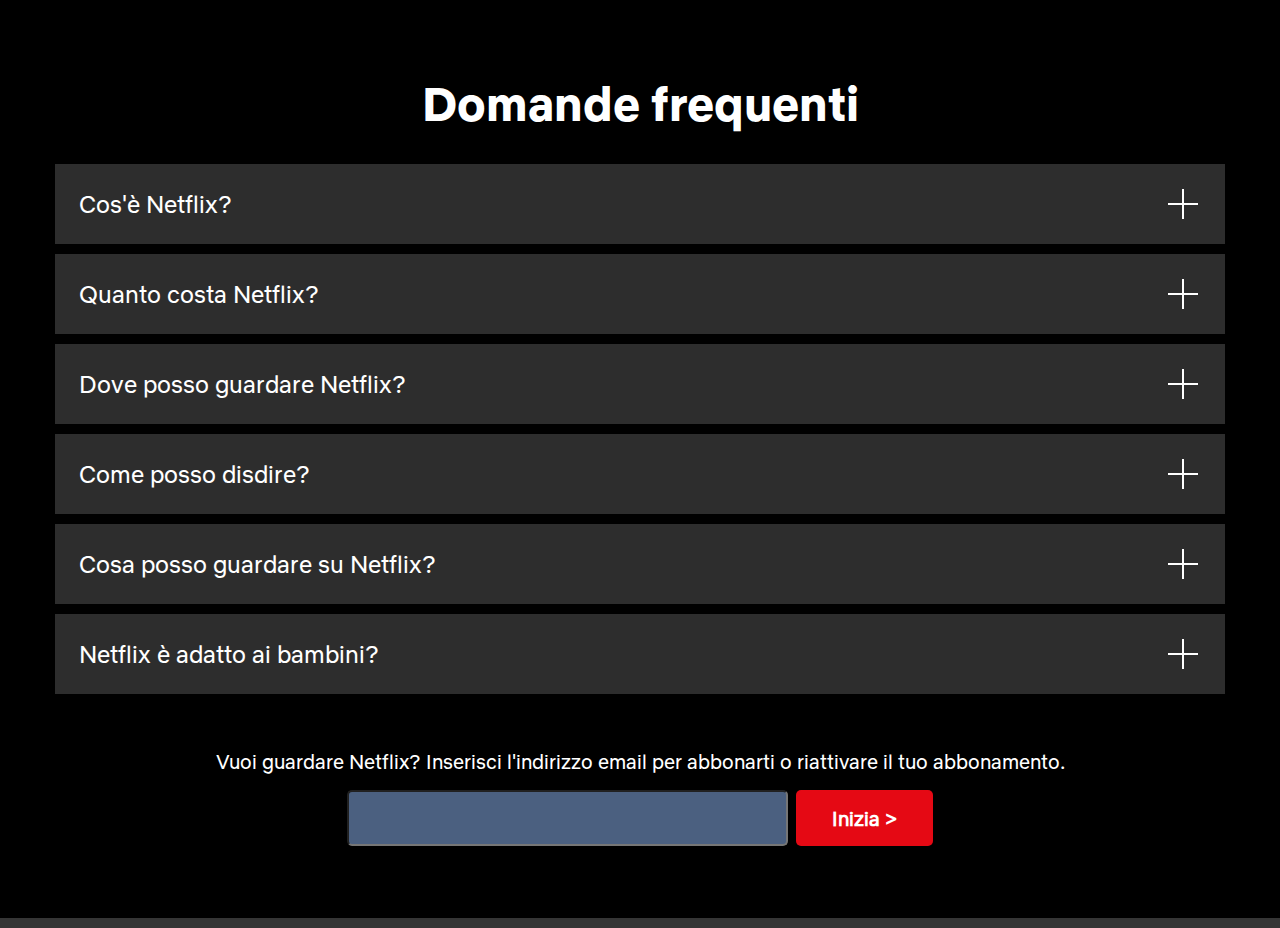
==== components/faq.html @ 9efc34d5 "first version faq" ====
<!DOCTYPE html>
<html lang="en">

<head>
    <meta charset="UTF-8">
    <meta name="viewport" content="width=device-width, initial-scale=1.0">
    <title>faq section</title>
    <link rel="stylesheet" href="../css/template/components/faq.css">
    <link rel="stylesheet" href="../css/index.css">
</head>

<body class="">
    <div class="row  maxh">
        <div class="row section flex column justify-center align-center">
            <div class="row container flex column  txt-center  ">
                <h2 class="main-title">Domande frequenti</h2>
                <div class="faq">
                    <ul class="w100">
                        <li>
                            <p class="color-wht">Cos'è Netflix?</p>
                            <svg class="color-wht" width="36" height="36" viewBox="0 0 36 36" fill="none"
                                xmlns="http://www.w3.org/2000/svg"
                                class="elj7tfr3 e164gv2o4 default-ltr-cache-l7vm9h e1svuwfo1" data-name="Plus" alt="">
                                <path fill-rule="evenodd" clip-rule="evenodd"
                                    d="M17 17V3H19V17H33V19H19V33H17V19H3V17H17Z" fill="currentColor"></path>
                            </svg>
                        </li>
                        <li>
                            <p class="color-wht">Quanto costa Netflix?</p>
                            <svg class="color-wht" width="36" height="36" viewBox="0 0 36 36" fill="none"
                                xmlns="http://www.w3.org/2000/svg"
                                class="elj7tfr3 e164gv2o4 default-ltr-cache-l7vm9h e1svuwfo1" data-name="Plus" alt="">
                                <path fill-rule="evenodd" clip-rule="evenodd"
                                    d="M17 17V3H19V17H33V19H19V33H17V19H3V17H17Z" fill="currentColor"></path>
                            </svg>
                        </li>
                        <li>
                            <p class="color-wht">Dove posso guardare Netflix?</p>
                            <svg class="color-wht" width="36" height="36" viewBox="0 0 36 36" fill="none"
                                xmlns="http://www.w3.org/2000/svg"
                                class="elj7tfr3 e164gv2o4 default-ltr-cache-l7vm9h e1svuwfo1" data-name="Plus" alt="">
                                <path fill-rule="evenodd" clip-rule="evenodd"
                                    d="M17 17V3H19V17H33V19H19V33H17V19H3V17H17Z" fill="currentColor"></path>
                            </svg>
                        </li>
                        <li>
                            <p class="color-wht">Come posso disdire?</p>
                            <svg class="color-wht" width="36" height="36" viewBox="0 0 36 36" fill="none"
                                xmlns="http://www.w3.org/2000/svg"
                                class="elj7tfr3 e164gv2o4 default-ltr-cache-l7vm9h e1svuwfo1" data-name="Plus" alt="">
                                <path fill-rule="evenodd" clip-rule="evenodd"
                                    d="M17 17V3H19V17H33V19H19V33H17V19H3V17H17Z" fill="currentColor"></path>
                            </svg>
                        </li>
                        <li>
                            <p class="color-wht">Cosa posso guardare su Netflix?</p>
                            <svg class="color-wht" width="36" height="36" viewBox="0 0 36 36" fill="none"
                                xmlns="http://www.w3.org/2000/svg"
                                class="elj7tfr3 e164gv2o4 default-ltr-cache-l7vm9h e1svuwfo1" data-name="Plus" alt="">
                                <path fill-rule="evenodd" clip-rule="evenodd"
                                    d="M17 17V3H19V17H33V19H19V33H17V19H3V17H17Z" fill="currentColor"></path>
                            </svg>
                        </li>
                        <li>
                            <p class="color-wht">Netflix è adatto ai bambini?</p>
                            <svg class="color-wht" width="36" height="36" viewBox="0 0 36 36" fill="none"
                                xmlns="http://www.w3.org/2000/svg"
                                class="elj7tfr3 e164gv2o4 default-ltr-cache-l7vm9h e1svuwfo1" data-name="Plus" alt="">
                                <path fill-rule="evenodd" clip-rule="evenodd"
                                    d="M17 17V3H19V17H33V19H19V33H17V19H3V17H17Z" fill="currentColor"></path>
                            </svg>
                        </li>
                    </ul>
                </div>
                <div class="row container flex txt-center mtop45 ">
                    <form action="" class="  flex column justify-center">
                        <p class="p  ">Vuoi guardare Netflix? Inserisci l'indirizzo email per
                            abbonarti o riattivare il
                            tuo
                            abbonamento.
                        </p>
                        <div class="flex justify-center w100 mtop16">
                            <input type="email" name="" class="input-mail border-rounded fpSize">
                            <button
                                class="button primary-color txt-bold border-rounded txt-center flex align-center justify-center txtWht">Inizia
                                ></button>
                        </div>
                    </form>
                </div>
            </div>
        </div>
    </div>
    <div class="divider"></div>
</body>

</html>
---- css/template/components/faq.css ----
.faq ul li {
    width: 100%;
    height: 80px;
    background-color: var(--color-terziary);
    margin-bottom: 10px;
    list-style-type: none;
    display: flex;
    justify-content: space-between;
    align-items: center;
    font-size: 1.5rem;
    padding: 24px;

}

button:hover {
    background-color: var(--color-primary-hover);
}

.faq ul li:hover {
    background-color: var(--color-terziary-hover);
}

h2 {
    margin-bottom: 30px;
    font-size: 3rem;
    font-weight: 900;
}

.row .section {
    background-color: var(--color-reverse);
}

/* body {
    width: 100vw;
    height: 100vh;
} */
---- css/index.css ----
@import url("./template/root.css");
@import url("./template/utility.css");
@import url("./template/main.css");


/* Components */

@import url("./template/components/navbar.css");
@import url('./template/components/header.css');
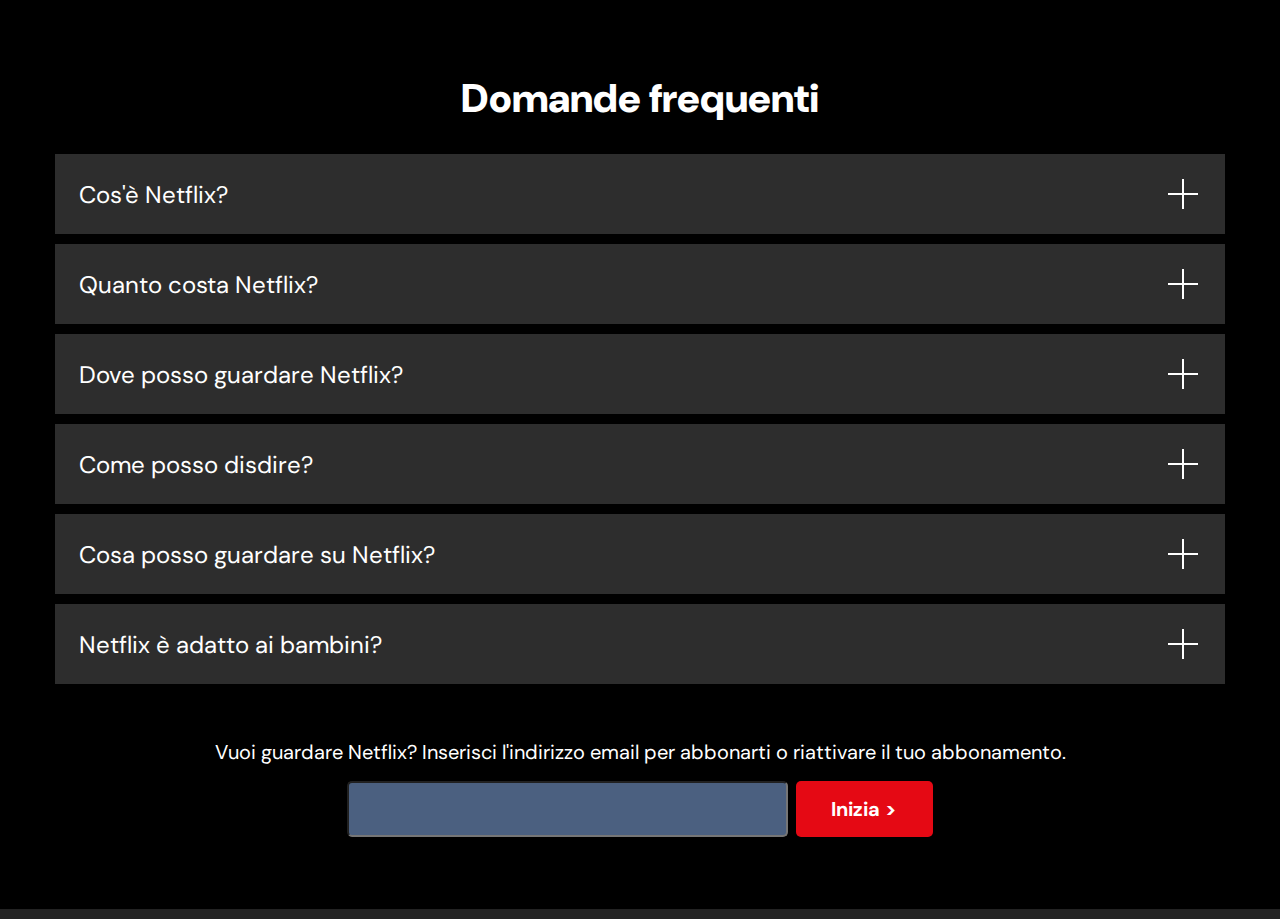
==== commit e23b27eb: "add media queries" ====
--- a/components/faq.html
+++ b/components/faq.html
@@ -79,7 +79,7 @@
                             tuo
                             abbonamento.
                         </p>
-                        <div class="flex justify-center w100 mtop16">
+                        <div class="flex justify-center w100 mtop16 form-btn">
                             <input type="email" name="" class="input-mail border-rounded fpSize">
                             <button
                                 class="button primary-color txt-bold border-rounded txt-center flex align-center justify-center txtWht">Inizia
--- a/css/template/components/faq.css
+++ b/css/template/components/faq.css
@@ -26,11 +26,13 @@
     font-weight: 900;
 }
 
-.row .section {
-    background-color: var(--color-reverse);
-}
+@media screen and (max-width:600px) {
+    .form-btn {
+        flex-direction: column;
+        align-items: center;
+    }
 
-/* body {
-    width: 100vw;
-    height: 100vh;
-} */+    .button {
+        margin: 20px;
+    }
+}--- a/css/index.css
+++ b/css/index.css
@@ -3,7 +3,11 @@
 @import url("./template/main.css");
 
 
+
 /* Components */
 
 @import url("./template/components/navbar.css");
-@import url('./template/components/header.css');+@import url("./template/components/header.css");
+@import url("./template/components/sections.css");
+@import url("./template/components/faq.css");
+@import url("./template/components/footer.css");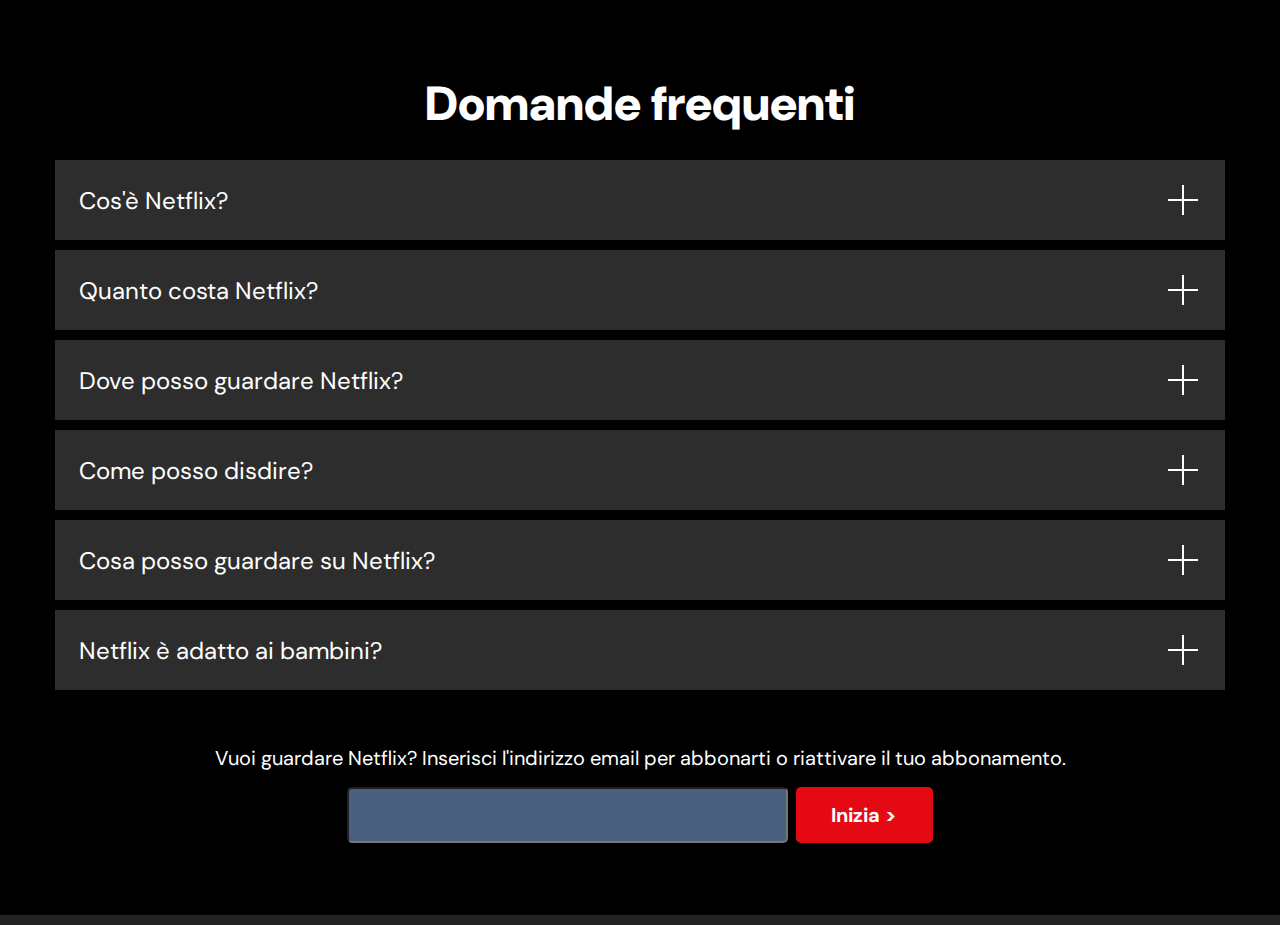
==== commit a3fa7f31: "upgraded media queries" ====
--- a/components/faq.html
+++ b/components/faq.html
@@ -14,7 +14,7 @@
         <div class="row section flex column justify-center align-center">
             <div class="row container flex column  txt-center  ">
                 <h2 class="main-title">Domande frequenti</h2>
-                <div class="faq">
+                <div class="faq mtop25">
                     <ul class="w100">
                         <li>
                             <p class="color-wht">Cos'è Netflix?</p>
--- a/css/template/components/faq.css
+++ b/css/template/components/faq.css
@@ -20,19 +20,16 @@
     background-color: var(--color-terziary-hover);
 }
 
-h2 {
-    margin-bottom: 30px;
-    font-size: 3rem;
-    font-weight: 900;
-}
-
 @media screen and (max-width:600px) {
     .form-btn {
         flex-direction: column;
         align-items: center;
+        gap: 15px;
     }
+}
 
-    .button {
-        margin: 20px;
+@media screen and (max-width:900px) {
+    .faq ul li {
+        font-size: var(--p-size);
     }
 }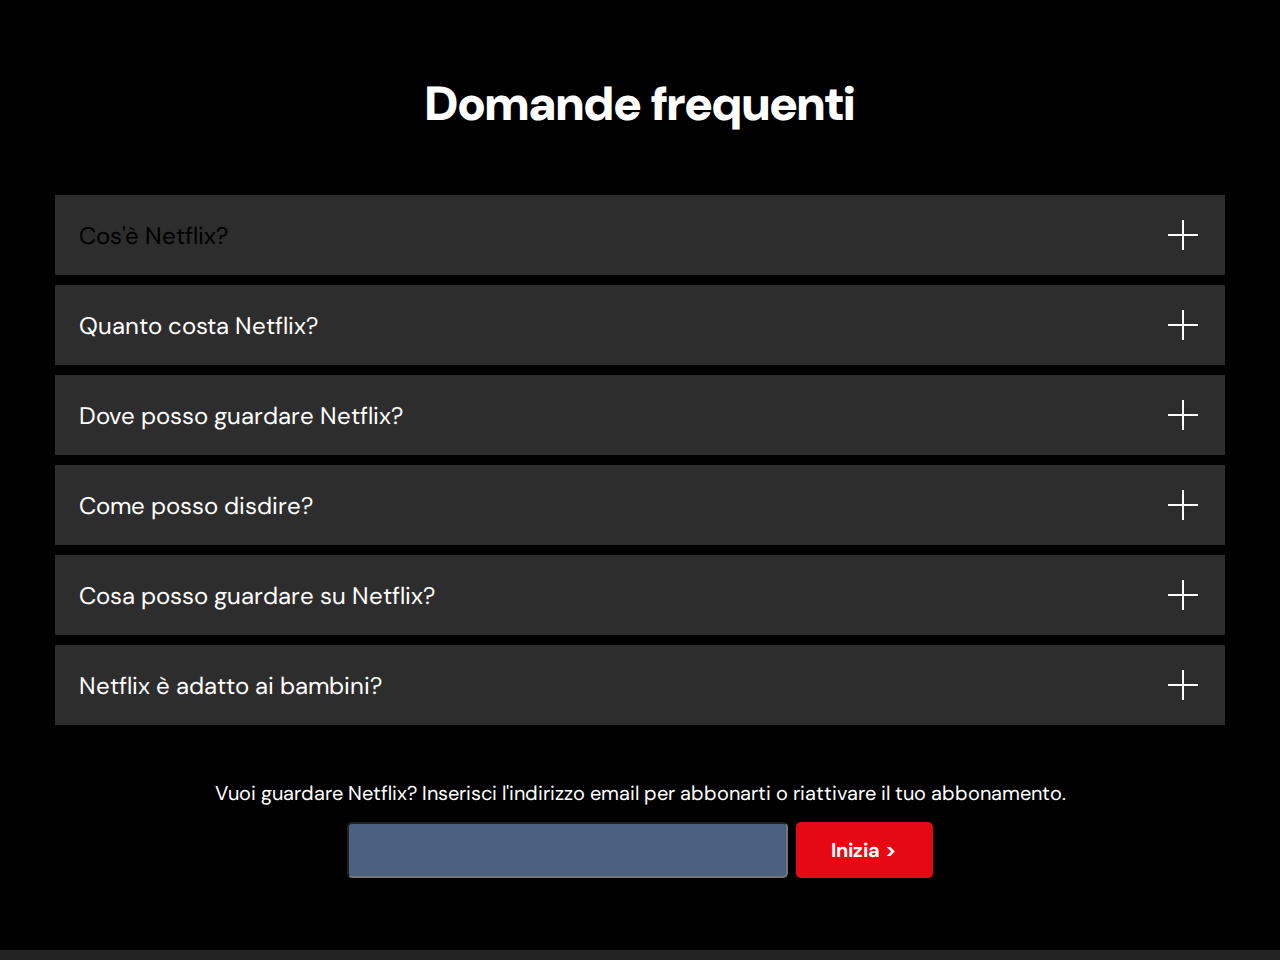
==== commit b6a087fb: "form faq mq adjusted" ====
--- a/components/faq.html
+++ b/components/faq.html
@@ -9,85 +9,80 @@
     <link rel="stylesheet" href="../css/index.css">
 </head>
 
-<body class="">
-    <div class="row  maxh">
-        <div class="row section flex column justify-center align-center">
-            <div class="row container flex column  txt-center  ">
-                <h2 class="main-title">Domande frequenti</h2>
-                <div class="faq mtop25">
-                    <ul class="w100">
-                        <li>
-                            <p class="color-wht">Cos'è Netflix?</p>
-                            <svg class="color-wht" width="36" height="36" viewBox="0 0 36 36" fill="none"
-                                xmlns="http://www.w3.org/2000/svg"
-                                class="elj7tfr3 e164gv2o4 default-ltr-cache-l7vm9h e1svuwfo1" data-name="Plus" alt="">
-                                <path fill-rule="evenodd" clip-rule="evenodd"
-                                    d="M17 17V3H19V17H33V19H19V33H17V19H3V17H17Z" fill="currentColor"></path>
-                            </svg>
-                        </li>
-                        <li>
-                            <p class="color-wht">Quanto costa Netflix?</p>
-                            <svg class="color-wht" width="36" height="36" viewBox="0 0 36 36" fill="none"
-                                xmlns="http://www.w3.org/2000/svg"
-                                class="elj7tfr3 e164gv2o4 default-ltr-cache-l7vm9h e1svuwfo1" data-name="Plus" alt="">
-                                <path fill-rule="evenodd" clip-rule="evenodd"
-                                    d="M17 17V3H19V17H33V19H19V33H17V19H3V17H17Z" fill="currentColor"></path>
-                            </svg>
-                        </li>
-                        <li>
-                            <p class="color-wht">Dove posso guardare Netflix?</p>
-                            <svg class="color-wht" width="36" height="36" viewBox="0 0 36 36" fill="none"
-                                xmlns="http://www.w3.org/2000/svg"
-                                class="elj7tfr3 e164gv2o4 default-ltr-cache-l7vm9h e1svuwfo1" data-name="Plus" alt="">
-                                <path fill-rule="evenodd" clip-rule="evenodd"
-                                    d="M17 17V3H19V17H33V19H19V33H17V19H3V17H17Z" fill="currentColor"></path>
-                            </svg>
-                        </li>
-                        <li>
-                            <p class="color-wht">Come posso disdire?</p>
-                            <svg class="color-wht" width="36" height="36" viewBox="0 0 36 36" fill="none"
-                                xmlns="http://www.w3.org/2000/svg"
-                                class="elj7tfr3 e164gv2o4 default-ltr-cache-l7vm9h e1svuwfo1" data-name="Plus" alt="">
-                                <path fill-rule="evenodd" clip-rule="evenodd"
-                                    d="M17 17V3H19V17H33V19H19V33H17V19H3V17H17Z" fill="currentColor"></path>
-                            </svg>
-                        </li>
-                        <li>
-                            <p class="color-wht">Cosa posso guardare su Netflix?</p>
-                            <svg class="color-wht" width="36" height="36" viewBox="0 0 36 36" fill="none"
-                                xmlns="http://www.w3.org/2000/svg"
-                                class="elj7tfr3 e164gv2o4 default-ltr-cache-l7vm9h e1svuwfo1" data-name="Plus" alt="">
-                                <path fill-rule="evenodd" clip-rule="evenodd"
-                                    d="M17 17V3H19V17H33V19H19V33H17V19H3V17H17Z" fill="currentColor"></path>
-                            </svg>
-                        </li>
-                        <li>
-                            <p class="color-wht">Netflix è adatto ai bambini?</p>
-                            <svg class="color-wht" width="36" height="36" viewBox="0 0 36 36" fill="none"
-                                xmlns="http://www.w3.org/2000/svg"
-                                class="elj7tfr3 e164gv2o4 default-ltr-cache-l7vm9h e1svuwfo1" data-name="Plus" alt="">
-                                <path fill-rule="evenodd" clip-rule="evenodd"
-                                    d="M17 17V3H19V17H33V19H19V33H17V19H3V17H17Z" fill="currentColor"></path>
-                            </svg>
-                        </li>
-                    </ul>
+<body>
+    <div class="row section flex column justify-center align-center">
+        <div class="row container flex column  txt-center faq">
+            <h2 class="main-title mbot60">Domande frequenti</h2>
+            <ul>
+                <li>
+                    <p>Cos'è Netflix?</p>
+                    <svg class="color-wht" width="36" height="36" viewBox="0 0 36 36" fill="none"
+                        xmlns="http://www.w3.org/2000/svg" class="elj7tfr3 e164gv2o4 default-ltr-cache-l7vm9h e1svuwfo1"
+                        data-name="Plus" alt="">
+                        <path fill-rule="evenodd" clip-rule="evenodd" d="M17 17V3H19V17H33V19H19V33H17V19H3V17H17Z"
+                            fill="currentColor"></path>
+                    </svg>
+                </li>
+                <li>
+                    <p class="color-wht">Quanto costa Netflix?</p>
+                    <svg class="color-wht" width="36" height="36" viewBox="0 0 36 36" fill="none"
+                        xmlns="http://www.w3.org/2000/svg" class="elj7tfr3 e164gv2o4 default-ltr-cache-l7vm9h e1svuwfo1"
+                        data-name="Plus" alt="">
+                        <path fill-rule="evenodd" clip-rule="evenodd" d="M17 17V3H19V17H33V19H19V33H17V19H3V17H17Z"
+                            fill="currentColor"></path>
+                    </svg>
+                </li>
+                <li>
+                    <p class="color-wht">Dove posso guardare Netflix?</p>
+                    <svg class="color-wht" width="36" height="36" viewBox="0 0 36 36" fill="none"
+                        xmlns="http://www.w3.org/2000/svg" class="elj7tfr3 e164gv2o4 default-ltr-cache-l7vm9h e1svuwfo1"
+                        data-name="Plus" alt="">
+                        <path fill-rule="evenodd" clip-rule="evenodd" d="M17 17V3H19V17H33V19H19V33H17V19H3V17H17Z"
+                            fill="currentColor"></path>
+                    </svg>
+                </li>
+                <li>
+                    <p class="color-wht">Come posso disdire?</p>
+                    <svg class="color-wht" width="36" height="36" viewBox="0 0 36 36" fill="none"
+                        xmlns="http://www.w3.org/2000/svg" class="elj7tfr3 e164gv2o4 default-ltr-cache-l7vm9h e1svuwfo1"
+                        data-name="Plus" alt="">
+                        <path fill-rule="evenodd" clip-rule="evenodd" d="M17 17V3H19V17H33V19H19V33H17V19H3V17H17Z"
+                            fill="currentColor"></path>
+                    </svg>
+                </li>
+                <li>
+                    <p class="color-wht">Cosa posso guardare su Netflix?</p>
+                    <svg class="color-wht" width="36" height="36" viewBox="0 0 36 36" fill="none"
+                        xmlns="http://www.w3.org/2000/svg" class="elj7tfr3 e164gv2o4 default-ltr-cache-l7vm9h e1svuwfo1"
+                        data-name="Plus" alt="">
+                        <path fill-rule="evenodd" clip-rule="evenodd" d="M17 17V3H19V17H33V19H19V33H17V19H3V17H17Z"
+                            fill="currentColor"></path>
+                    </svg>
+                </li>
+                <li>
+                    <p class="color-wht">Netflix è adatto ai bambini?</p>
+                    <svg class="color-wht" width="36" height="36" viewBox="0 0 36 36" fill="none"
+                        xmlns="http://www.w3.org/2000/svg" class="elj7tfr3 e164gv2o4 default-ltr-cache-l7vm9h e1svuwfo1"
+                        data-name="Plus" alt="">
+                        <path fill-rule="evenodd" clip-rule="evenodd" d="M17 17V3H19V17H33V19H19V33H17V19H3V17H17Z"
+                            fill="currentColor"></path>
+                    </svg>
+                </li>
+            </ul>
+            <form action="" class="  flex column justify-center mtop45">
+                <p class="p  ">Vuoi guardare Netflix? Inserisci l'indirizzo email per
+                    abbonarti o riattivare il
+                    tuo
+                    abbonamento.
+                </p>
+                <div class="flex justify-center mtop16 form-btn">
+                    <input type="email" name="" class="input-mail border-rounded fpSize">
+                    <button
+                        class="button primary-color txt-bold border-rounded txt-center flex align-center justify-center txtWht">Inizia
+                        ></button>
                 </div>
-                <div class="row container flex txt-center mtop45 ">
-                    <form action="" class="  flex column justify-center">
-                        <p class="p  ">Vuoi guardare Netflix? Inserisci l'indirizzo email per
-                            abbonarti o riattivare il
-                            tuo
-                            abbonamento.
-                        </p>
-                        <div class="flex justify-center w100 mtop16 form-btn">
-                            <input type="email" name="" class="input-mail border-rounded fpSize">
-                            <button
-                                class="button primary-color txt-bold border-rounded txt-center flex align-center justify-center txtWht">Inizia
-                                ></button>
-                        </div>
-                    </form>
-                </div>
-            </div>
+            </form>
+
         </div>
     </div>
     <div class="divider"></div>
--- a/css/template/components/faq.css
+++ b/css/template/components/faq.css
@@ -26,6 +26,12 @@
         align-items: center;
         gap: 15px;
     }
+
+    form.flex.column,
+    .input-mail {
+        max-width: 100%;
+    }
+
 }
 
 @media screen and (max-width:900px) {
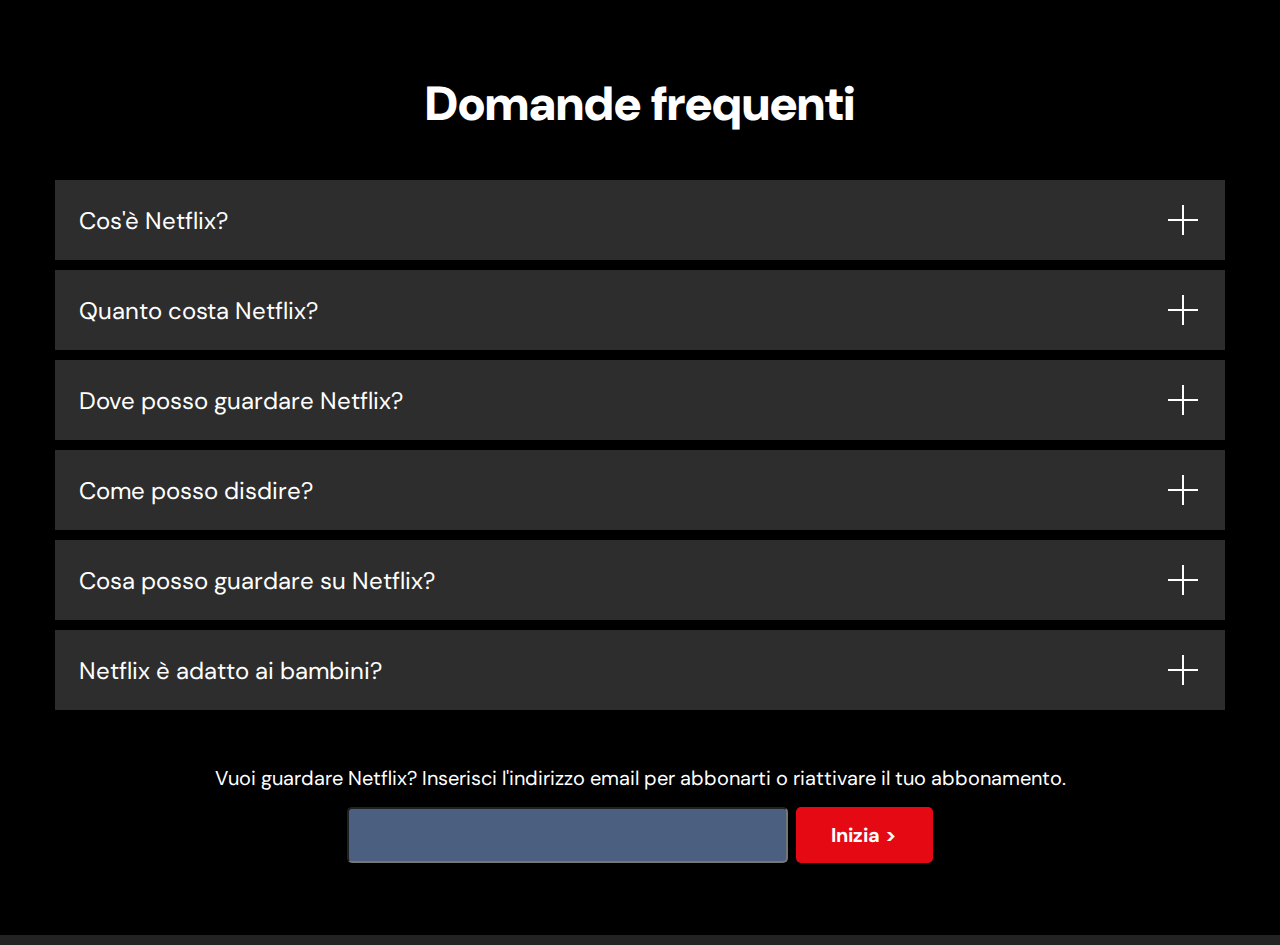
==== commit 5da68640: "faq and banner adjusted" ====
--- a/components/faq.html
+++ b/components/faq.html
@@ -12,10 +12,10 @@
 <body>
     <div class="row section flex column justify-center align-center">
         <div class="row container flex column  txt-center faq">
-            <h2 class="main-title mbot60">Domande frequenti</h2>
+            <h2 class="main-title mbot45">Domande frequenti</h2>
             <ul>
                 <li>
-                    <p>Cos'è Netflix?</p>
+                    <p class="color-wht">Cos'è Netflix?</p>
                     <svg class="color-wht" width="36" height="36" viewBox="0 0 36 36" fill="none"
                         xmlns="http://www.w3.org/2000/svg" class="elj7tfr3 e164gv2o4 default-ltr-cache-l7vm9h e1svuwfo1"
                         data-name="Plus" alt="">
--- a/css/template/components/faq.css
+++ b/css/template/components/faq.css
@@ -7,7 +7,7 @@
     display: flex;
     justify-content: space-between;
     align-items: center;
-    font-size: 1.5rem;
+    font-size: var(--h3-size);
     padding: 24px;
 
 }
